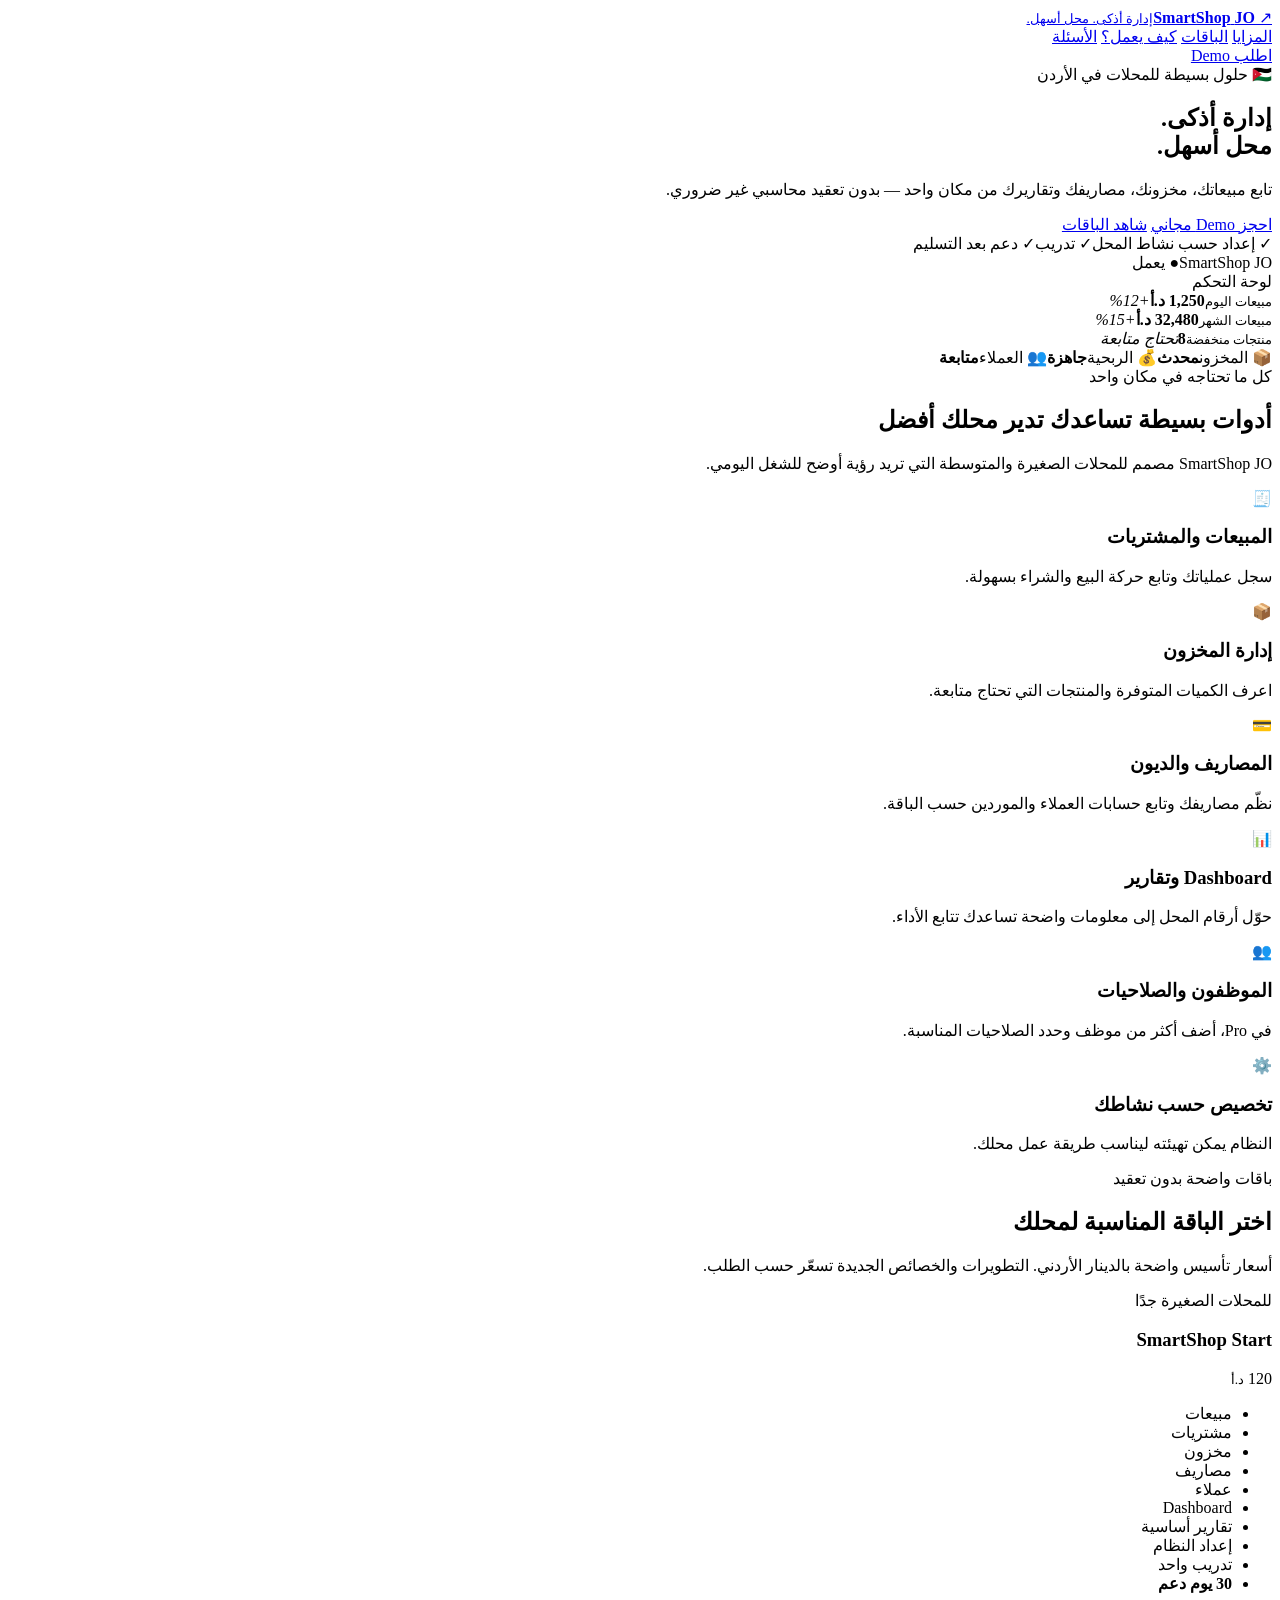
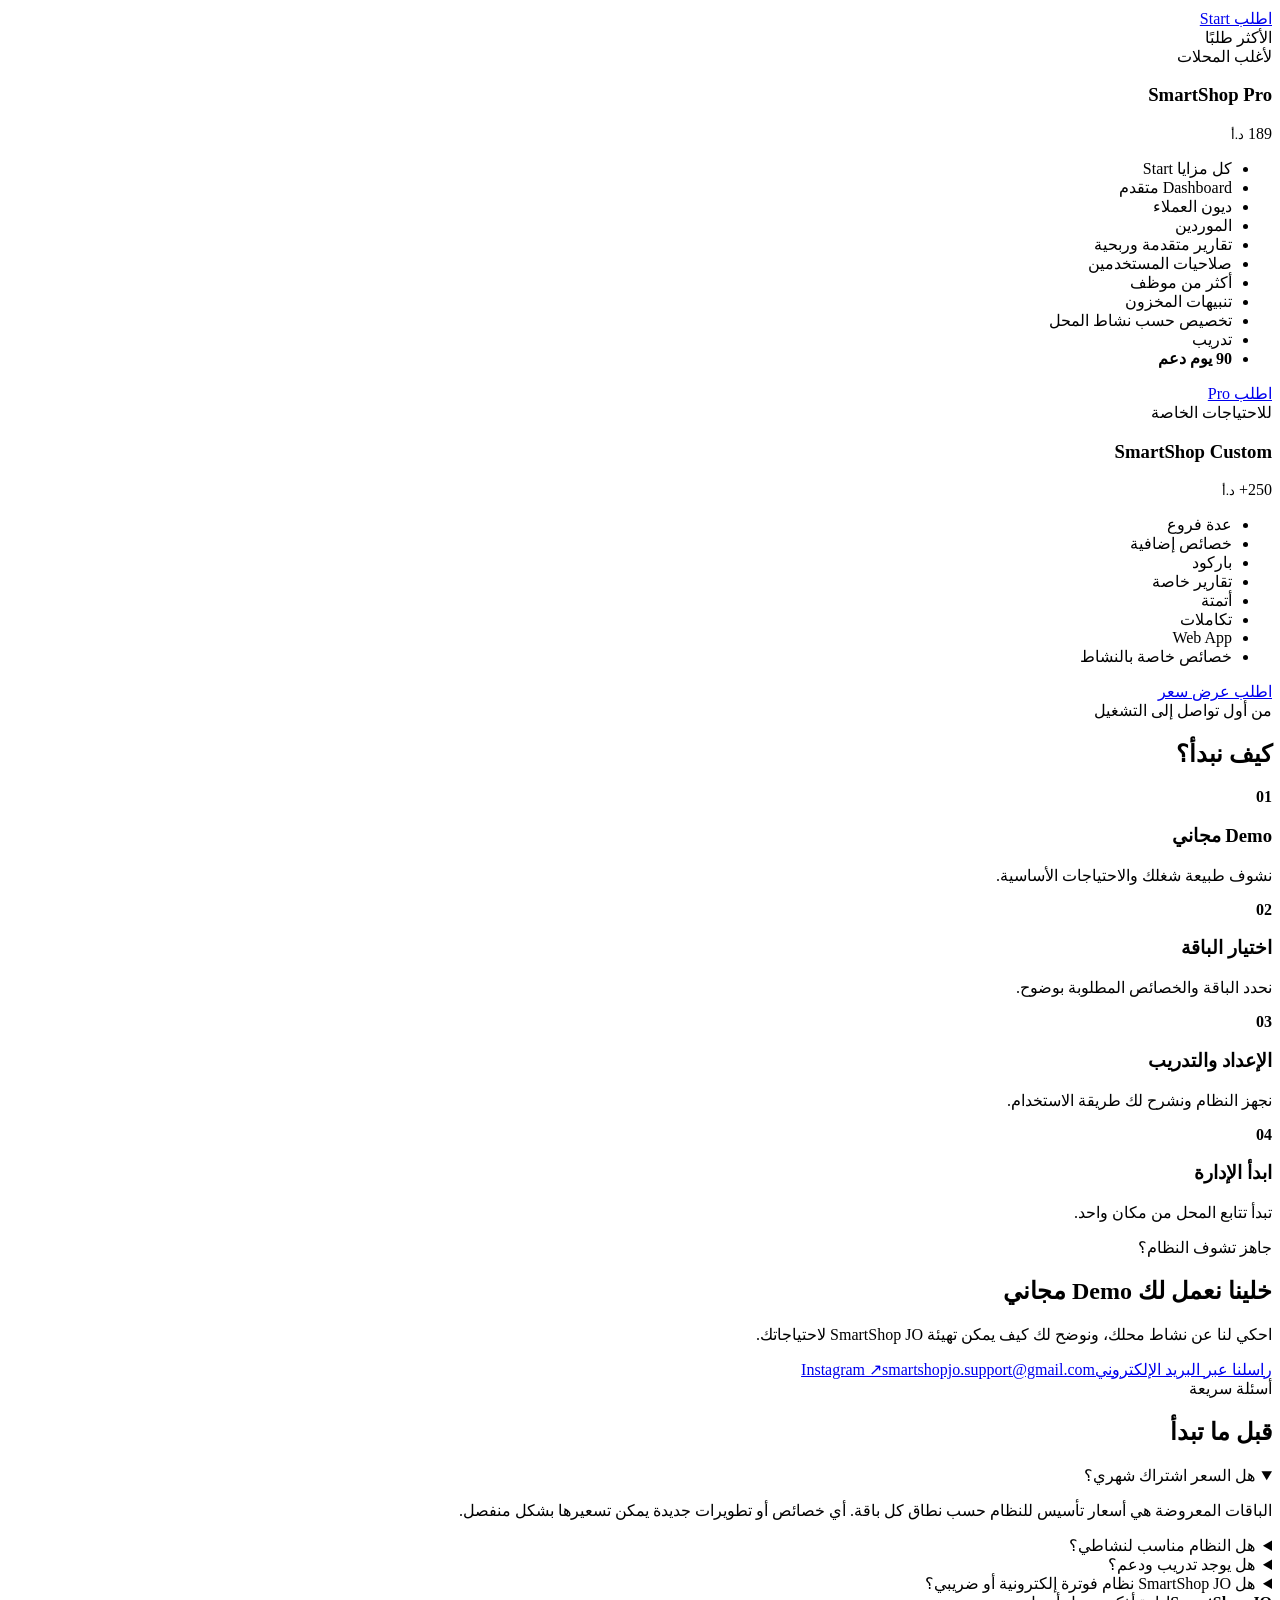
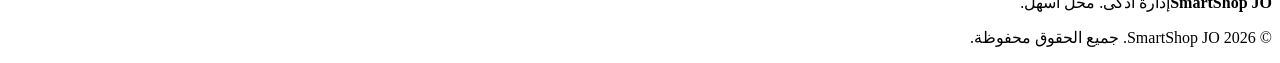
==== index.html @ 45e9fd4f "Add files via upload" ====
<!DOCTYPE html>
<html lang="ar" dir="rtl">
<head>
  <meta charset="UTF-8">
  <meta name="viewport" content="width=device-width, initial-scale=1.0">
  <meta name="description" content="SmartShop JO — حلول بسيطة وذكية لإدارة المحلات في الأردن. مبيعات، مشتريات، مخزون، مصاريف وتقارير.">
  <meta name="theme-color" content="#0b3b8f">
  <title>SmartShop JO | إدارة أذكى. محل أسهل.</title>
  <link rel="preconnect" href="https://fonts.googleapis.com">
  <link rel="preconnect" href="https://fonts.gstatic.com" crossorigin>
  <link href="https://fonts.googleapis.com/css2?family=Cairo:wght@400;500;600;700;800&display=swap" rel="stylesheet">
  <link rel="stylesheet" href="style.css">
</head>
<body>
  <header class="nav">
    <div class="container nav-inner">
      <a class="brand" href="#top" aria-label="SmartShop JO">
        <span class="brand-mark"><span>↗</span></span>
        <span><b>SmartShop</b> <strong>JO</strong><small>إدارة أذكى. محل أسهل.</small></span>
      </a>
      <nav>
        <a href="#features">المزايا</a>
        <a href="#packages">الباقات</a>
        <a href="#how">كيف يعمل؟</a>
        <a href="#faq">الأسئلة</a>
      </nav>
      <a class="btn btn-small" href="#contact">اطلب Demo</a>
    </div>
  </header>

  <main id="top">
    <section class="hero">
      <div class="container hero-grid">
        <div class="hero-copy">
          <div class="eyebrow">🇯🇴 حلول بسيطة للمحلات في الأردن</div>
          <h1>إدارة أذكى.<br><span>محل أسهل.</span></h1>
          <p class="lead">تابع مبيعاتك، مخزونك، مصاريفك وتقاريرك من مكان واحد — بدون تعقيد محاسبي غير ضروري.</p>
          <div class="hero-actions">
            <a class="btn" href="#contact">احجز Demo مجاني</a>
            <a class="btn btn-ghost" href="#packages">شاهد الباقات</a>
          </div>
          <div class="trust-row"><span>✓ إعداد حسب نشاط المحل</span><span>✓ تدريب</span><span>✓ دعم بعد التسليم</span></div>
        </div>
        <div class="dashboard-card">
          <div class="dash-top"><span>SmartShop JO</span><span class="live-dot">● يعمل</span></div>
          <div class="dash-title">لوحة التحكم</div>
          <div class="stats">
            <div><small>مبيعات اليوم</small><b>1,250 د.أ</b><em>+12%</em></div>
            <div><small>مبيعات الشهر</small><b>32,480 د.أ</b><em>+15%</em></div>
            <div><small>منتجات منخفضة</small><b>8</b><em class="warn">تحتاج متابعة</em></div>
          </div>
          <div class="chart"><div class="bars"><i style="height:35%"></i><i style="height:52%"></i><i style="height:44%"></i><i style="height:70%"></i><i style="height:60%"></i><i style="height:88%"></i><i style="height:76%"></i></div></div>
          <div class="dash-list"><span>📦 المخزون</span><b>محدث</b><span>💰 الربحية</span><b>جاهزة</b><span>👥 العملاء</span><b>متابعة</b></div>
        </div>
      </div>
    </section>

    <section class="section" id="features">
      <div class="container">
        <div class="section-head"><span>كل ما تحتاجه في مكان واحد</span><h2>أدوات بسيطة تساعدك تدير محلك أفضل</h2><p>SmartShop JO مصمم للمحلات الصغيرة والمتوسطة التي تريد رؤية أوضح للشغل اليومي.</p></div>
        <div class="feature-grid">
          <article><div class="icon">🧾</div><h3>المبيعات والمشتريات</h3><p>سجل عملياتك وتابع حركة البيع والشراء بسهولة.</p></article>
          <article><div class="icon">📦</div><h3>إدارة المخزون</h3><p>اعرف الكميات المتوفرة والمنتجات التي تحتاج متابعة.</p></article>
          <article><div class="icon">💳</div><h3>المصاريف والديون</h3><p>نظّم مصاريفك وتابع حسابات العملاء والموردين حسب الباقة.</p></article>
          <article><div class="icon">📊</div><h3>Dashboard وتقارير</h3><p>حوّل أرقام المحل إلى معلومات واضحة تساعدك تتابع الأداء.</p></article>
          <article><div class="icon">👥</div><h3>الموظفون والصلاحيات</h3><p>في Pro، أضف أكثر من موظف وحدد الصلاحيات المناسبة.</p></article>
          <article><div class="icon">⚙️</div><h3>تخصيص حسب نشاطك</h3><p>النظام يمكن تهيئته ليناسب طريقة عمل محلك.</p></article>
        </div>
      </div>
    </section>

    <section class="section packages" id="packages">
      <div class="container">
        <div class="section-head"><span>باقات واضحة بدون تعقيد</span><h2>اختر الباقة المناسبة لمحلك</h2><p>أسعار تأسيس واضحة بالدينار الأردني. التطويرات والخصائص الجديدة تسعّر حسب الطلب.</p></div>
        <div class="pricing-grid">
          <article class="price-card">
            <div class="tag">للمحلات الصغيرة جدًا</div><h3>SmartShop Start</h3><div class="price">120 <small>د.أ</small></div>
            <ul><li>مبيعات</li><li>مشتريات</li><li>مخزون</li><li>مصاريف</li><li>عملاء</li><li>Dashboard</li><li>تقارير أساسية</li><li>إعداد النظام</li><li>تدريب واحد</li><li><b>30 يوم دعم</b></li></ul>
            <a class="btn btn-outline" href="#contact">اطلب Start</a>
          </article>
          <article class="price-card featured">
            <div class="popular">الأكثر طلبًا</div><div class="tag">لأغلب المحلات</div><h3>SmartShop Pro</h3><div class="price">189 <small>د.أ</small></div>
            <ul><li>كل مزايا Start</li><li>Dashboard متقدم</li><li>ديون العملاء</li><li>الموردين</li><li>تقارير متقدمة وربحية</li><li>صلاحيات المستخدمين</li><li>أكثر من موظف</li><li>تنبيهات المخزون</li><li>تخصيص حسب نشاط المحل</li><li>تدريب</li><li><b>90 يوم دعم</b></li></ul>
            <a class="btn" href="#contact">اطلب Pro</a>
          </article>
          <article class="price-card custom">
            <div class="tag">للاحتياجات الخاصة</div><h3>SmartShop Custom</h3><div class="price from">250+ <small>د.أ</small></div>
            <ul><li>عدة فروع</li><li>خصائص إضافية</li><li>باركود</li><li>تقارير خاصة</li><li>أتمتة</li><li>تكاملات</li><li>Web App</li><li>خصائص خاصة بالنشاط</li></ul>
            <a class="btn btn-outline" href="#contact">اطلب عرض سعر</a>
          </article>
        </div>
      </div>
    </section>

    <section class="section process" id="how">
      <div class="container">
        <div class="section-head"><span>من أول تواصل إلى التشغيل</span><h2>كيف نبدأ؟</h2></div>
        <div class="steps"><div><b>01</b><h3>Demo مجاني</h3><p>نشوف طبيعة شغلك والاحتياجات الأساسية.</p></div><div><b>02</b><h3>اختيار الباقة</h3><p>نحدد الباقة والخصائص المطلوبة بوضوح.</p></div><div><b>03</b><h3>الإعداد والتدريب</h3><p>نجهز النظام ونشرح لك طريقة الاستخدام.</p></div><div><b>04</b><h3>ابدأ الإدارة</h3><p>تبدأ تتابع المحل من مكان واحد.</p></div></div>
      </div>
    </section>

    <section class="cta" id="contact">
      <div class="container cta-inner">
        <div><span class="eyebrow">جاهز تشوف النظام؟</span><h2>خلينا نعمل لك Demo مجاني</h2><p>احكي لنا عن نشاط محلك، ونوضح لك كيف يمكن تهيئة SmartShop JO لاحتياجاتك.</p></div>
        <div class="cta-actions"><a class="btn btn-white" href="mailto:smartshopjo.support@gmail.com?subject=طلب%20Demo%20مجاني%20من%20SmartShop%20JO" target="_blank" rel="noopener">راسلنا عبر البريد الإلكتروني</a><a class="social-link" href="https://www.instagram.com/smart.shop.jordan" target="_blank" rel="noopener">Instagram ↗</a><a class="social-link" href="mailto:smartshopjo.support@gmail.com">smartshopjo.support@gmail.com</a></div>
      </div>
    </section>

    <section class="section faq" id="faq">
      <div class="container narrow"><div class="section-head"><span>أسئلة سريعة</span><h2>قبل ما تبدأ</h2></div>
        <details open><summary>هل السعر اشتراك شهري؟</summary><p>الباقات المعروضة هي أسعار تأسيس للنظام حسب نطاق كل باقة. أي خصائص أو تطويرات جديدة يمكن تسعيرها بشكل منفصل.</p></details>
        <details><summary>هل النظام مناسب لنشاطي؟</summary><p>يمكن تخصيص النظام حسب طبيعة النشاط. في الـ Demo نحدد المتطلبات ونوضح ما يناسبك.</p></details>
        <details><summary>هل يوجد تدريب ودعم؟</summary><p>نعم، التدريب والدعم بعد التسليم مشمولان حسب الباقة، مع 30 يوم دعم في Start و90 يوم في Pro.</p></details>
        <details><summary>هل SmartShop JO نظام فوترة إلكترونية أو ضريبي؟</summary><p>SmartShop JO حل لإدارة المحل والمتابعة التشغيلية. أي متطلبات ضريبية أو فوترة إلكترونية رسمية يجب تقييمها بشكل منفصل حسب وضع النشاط والمتطلبات المعمول بها.</p></details>
      </div>
    </section>
  </main>

  <footer><div class="container footer-inner"><div><b>SmartShop JO</b><span>إدارة أذكى. محل أسهل.</span></div><p>© 2026 SmartShop JO. جميع الحقوق محفوظة.</p></div></footer>
</body>
</html>
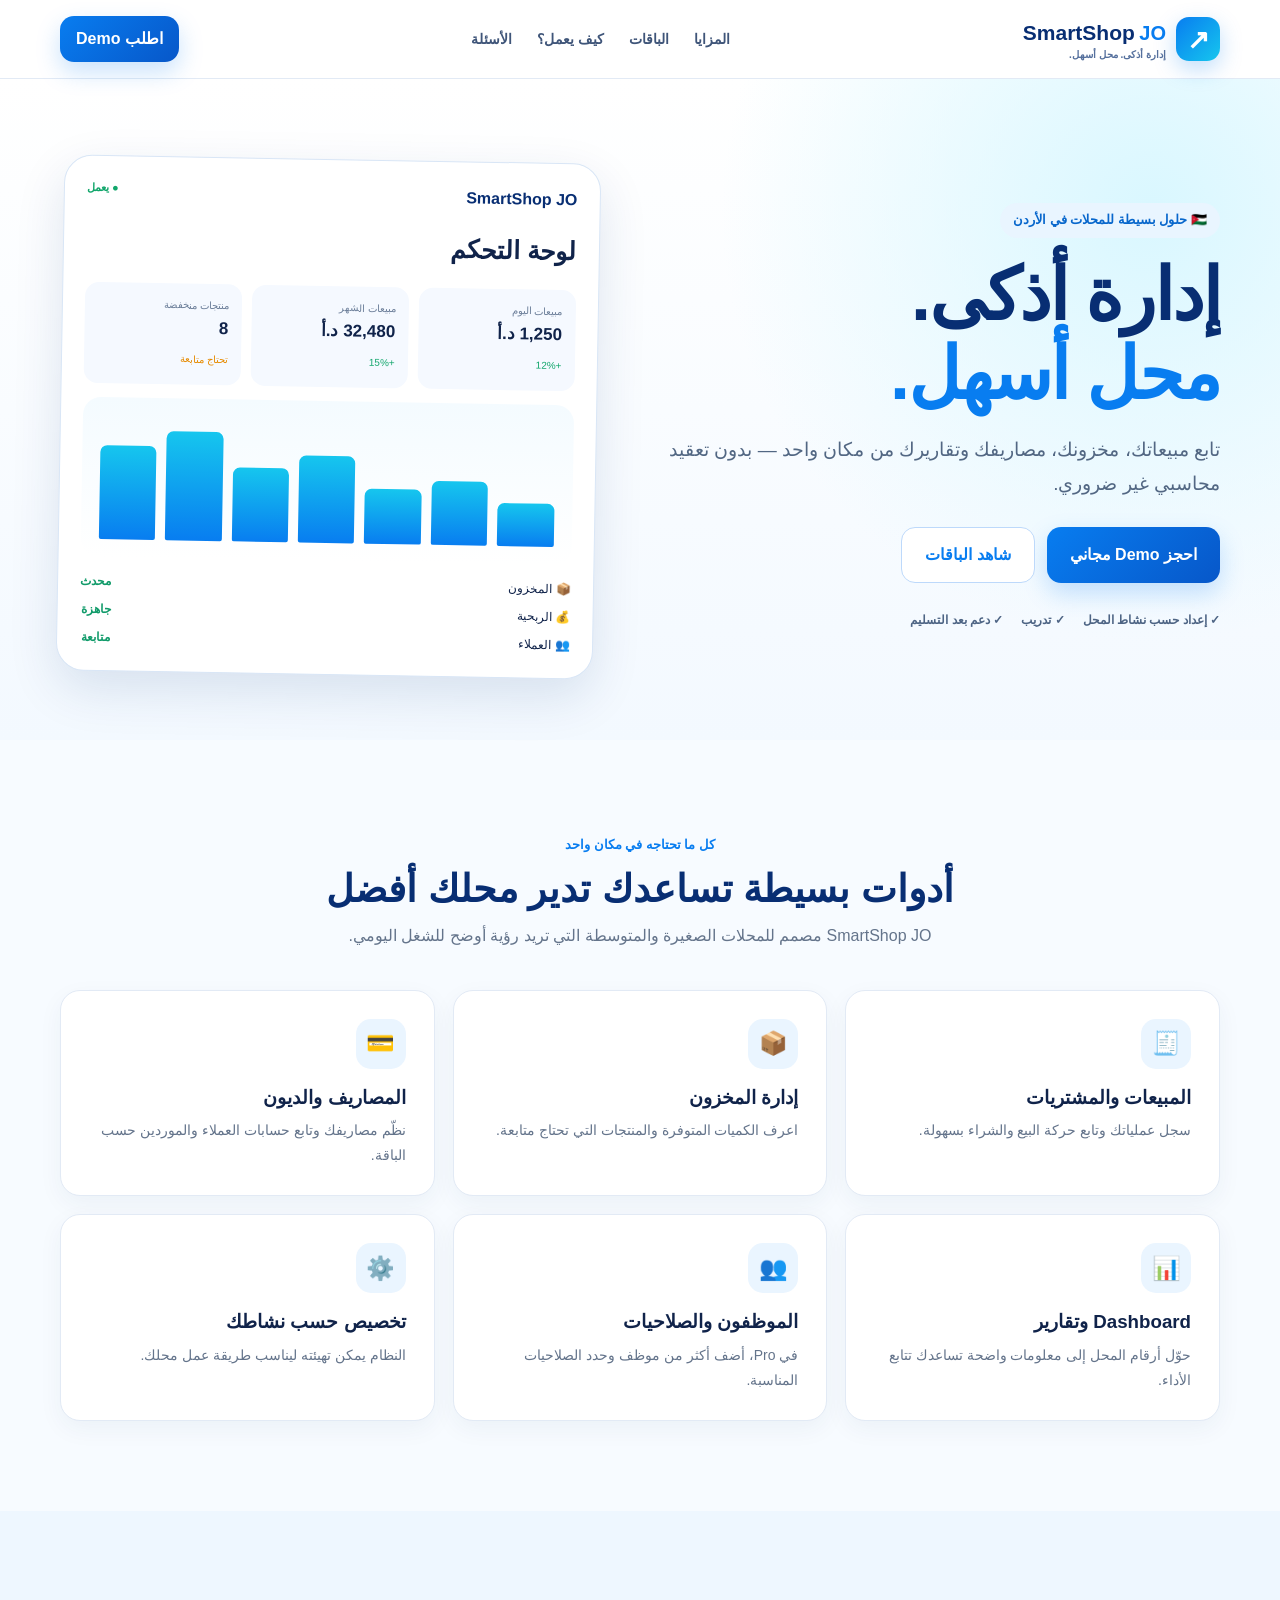
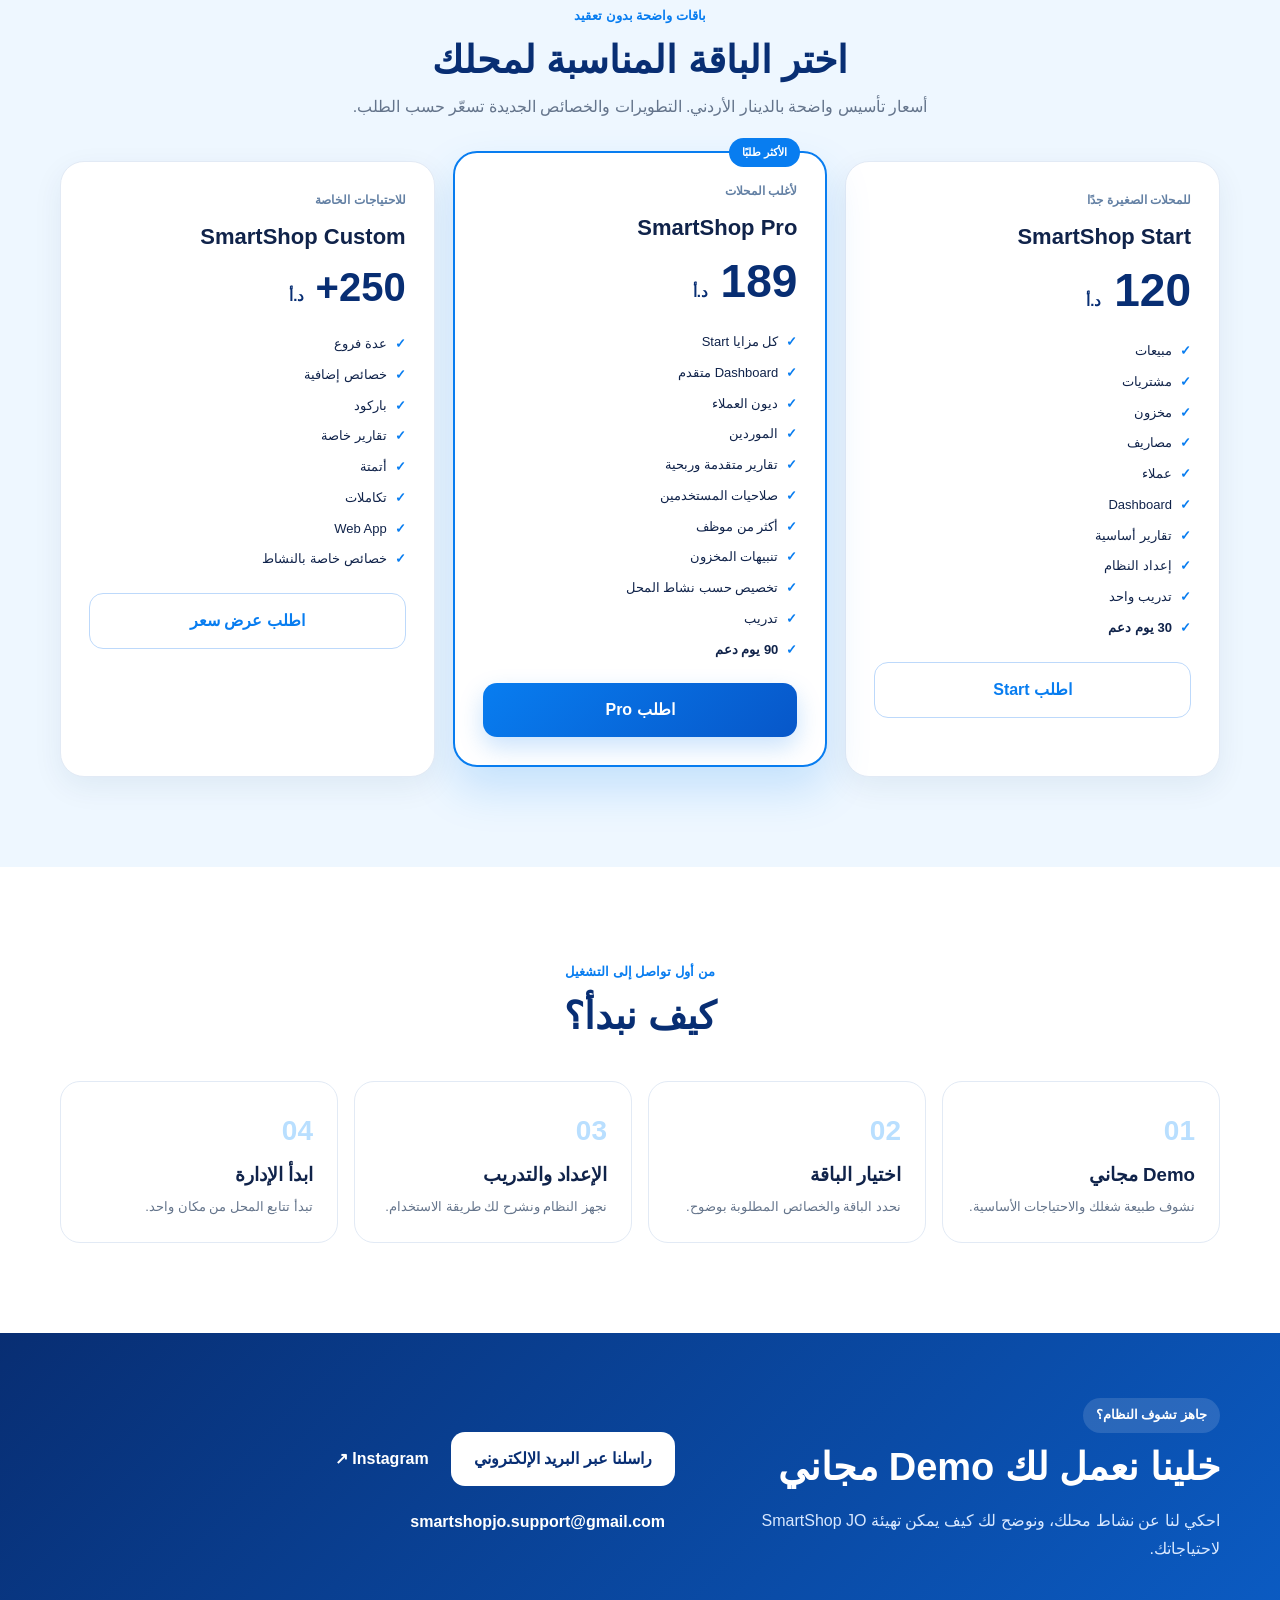
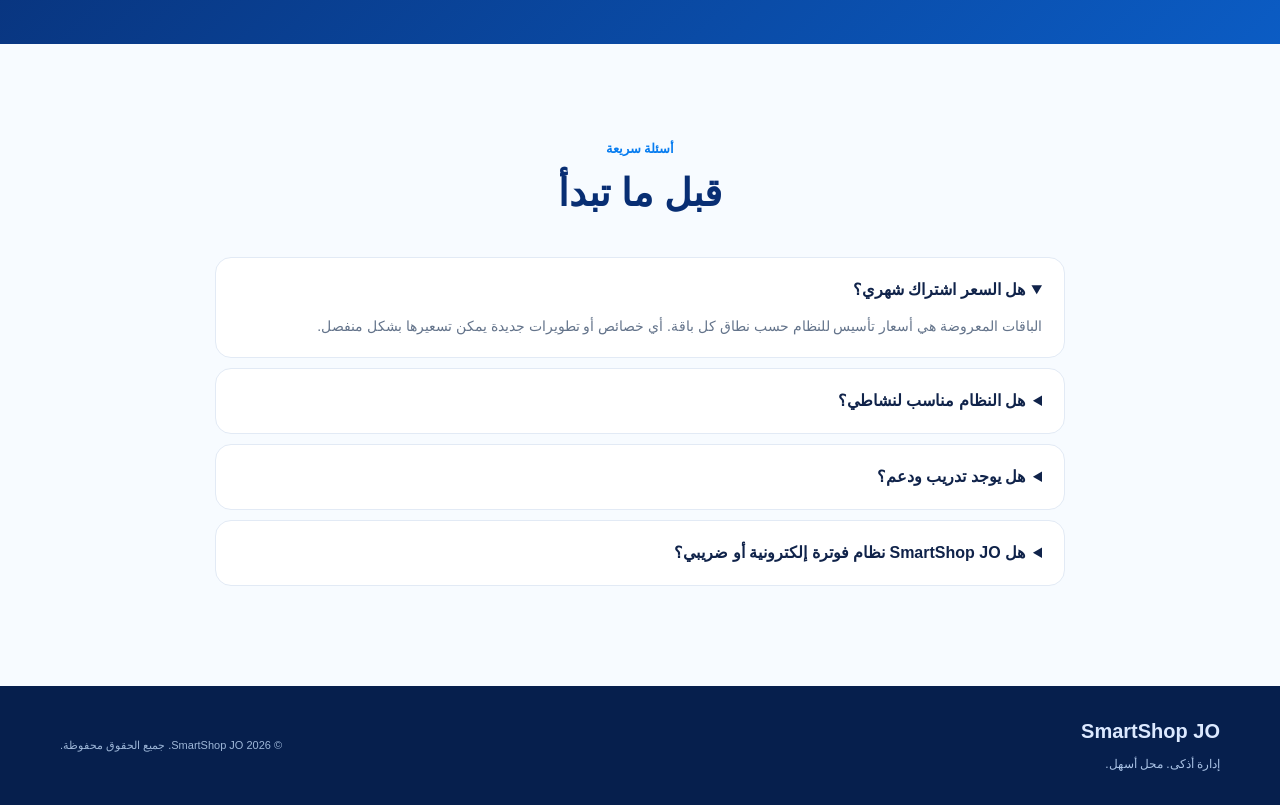
==== commit 81360be5: "Add files via upload" ====
--- a/index.html
+++ b/index.html
@@ -102,7 +102,7 @@
     <section class="cta" id="contact">
       <div class="container cta-inner">
         <div><span class="eyebrow">جاهز تشوف النظام؟</span><h2>خلينا نعمل لك Demo مجاني</h2><p>احكي لنا عن نشاط محلك، ونوضح لك كيف يمكن تهيئة SmartShop JO لاحتياجاتك.</p></div>
-        <div class="cta-actions"><a class="btn btn-white" href="mailto:smartshopjo.support@gmail.com?subject=طلب%20Demo%20مجاني%20من%20SmartShop%20JO" target="_blank" rel="noopener">راسلنا عبر البريد الإلكتروني</a><a class="social-link" href="https://www.instagram.com/smart.shop.jordan" target="_blank" rel="noopener">Instagram ↗</a><a class="social-link" href="mailto:smartshopjo.support@gmail.com">smartshopjo.support@gmail.com</a></div>
+        <div class="cta-actions"><a class="btn btn-white" href="mailto:smartshopjo.support@gmail.com?subject=طلب%20Demo%20مجاني%20من%20SmartShop%20JO" target="_blank" rel="noopener">راسلنا عبر البريد الإلكتروني</a><a class="social-link" href="https://www.instagram.com/smart.shop.jordan/" target="_blank" rel="noopener">Instagram ↗</a><a class="social-link" href="mailto:smartshopjo.support@gmail.com">smartshopjo.support@gmail.com</a></div>
       </div>
     </section>
 
--- a/style.css
+++ b/style.css
@@ -0,0 +1 @@
+:root{--navy:#082e73;--blue:#087df0;--cyan:#16c6ee;--ink:#10234a;--muted:#64748b;--bg:#f7fbff;--white:#fff;--line:#e2eaf5;--shadow:0 18px 50px rgba(8,46,115,.12)}*{box-sizing:border-box}html{scroll-behavior:smooth}body{margin:0;font-family:'Cairo',sans-serif;color:var(--ink);background:var(--bg);line-height:1.75}a{text-decoration:none;color:inherit}.container{width:min(1160px,92%);margin:auto}.nav{position:sticky;top:0;z-index:20;background:rgba(255,255,255,.92);backdrop-filter:blur(16px);border-bottom:1px solid var(--line)}.nav-inner{height:78px;display:flex;align-items:center;justify-content:space-between;gap:22px}.brand{display:flex;align-items:center;gap:10px;color:var(--navy)}.brand-mark{width:44px;height:44px;border-radius:13px;background:linear-gradient(135deg,var(--blue),var(--cyan));display:grid;place-items:center;color:white;font-size:27px;font-weight:800;box-shadow:0 8px 22px rgba(8,125,240,.25)}.brand b{font-size:21px}.brand strong{color:var(--blue);font-size:20px}.brand small{display:block;font-size:10px;font-weight:700;color:#55709d;margin-top:-6px}nav{display:flex;gap:25px;font-size:14px;font-weight:700;color:#3f5579}nav a:hover{color:var(--blue)}.btn{display:inline-flex;justify-content:center;align-items:center;padding:13px 23px;border-radius:14px;background:linear-gradient(135deg,var(--blue),#0757c9);color:#fff;font-weight:800;box-shadow:0 10px 25px rgba(8,125,240,.22);transition:.2s}.btn:hover{transform:translateY(-2px)}.btn-small{padding:9px 16px}.btn-ghost,.btn-outline{background:#fff;color:var(--blue);border:1px solid #bdd9fb;box-shadow:none}.btn-white{background:#fff;color:var(--navy);box-shadow:none}.hero{padding:80px 0 65px;background:radial-gradient(circle at 90% 20%,#d9f7ff 0,transparent 34%),linear-gradient(180deg,#fff,#f3f9ff)}.hero-grid{display:grid;grid-template-columns:1.02fr .98fr;gap:65px;align-items:center}.eyebrow{display:inline-block;background:#e9f5ff;color:#0867cc;border-radius:999px;padding:6px 13px;font-size:13px;font-weight:800}.hero h1{font-size:clamp(45px,6vw,72px);line-height:1.1;margin:18px 0;color:var(--navy);letter-spacing:-2px}.hero h1 span{color:var(--blue)}.lead{font-size:19px;color:#526783;max-width:650px}.hero-actions{display:flex;gap:12px;margin:27px 0}.trust-row{display:flex;gap:18px;flex-wrap:wrap;font-size:12px;color:#4d6484;font-weight:700}.dashboard-card{background:#fff;border:1px solid #d9e6f6;border-radius:28px;padding:22px;box-shadow:var(--shadow);transform:rotate(1deg)}.dash-top{display:flex;justify-content:space-between;color:var(--navy);font-weight:800}.live-dot{font-size:11px;color:#11a66b}.dash-title{font-size:25px;font-weight:800;margin:16px 0}.stats{display:grid;grid-template-columns:repeat(3,1fr);gap:10px}.stats>div{background:#f5f9ff;border-radius:14px;padding:13px}.stats small{display:block;color:#6b7e99;font-size:10px}.stats b{display:block;font-size:17px}.stats em{font-size:10px;color:#11a66b;font-style:normal}.stats .warn{color:#e68b00}.chart{height:160px;margin:14px 0;border-radius:18px;background:linear-gradient(180deg,#f4fbff,#fff);padding:18px;display:flex;align-items:end}.bars{height:100%;width:100%;display:flex;align-items:end;gap:10px}.bars i{display:block;flex:1;background:linear-gradient(180deg,var(--cyan),var(--blue));border-radius:7px 7px 2px 2px}.dash-list{display:grid;grid-template-columns:1fr auto;gap:7px;font-size:12px}.dash-list b{color:#119b6a}.section{padding:90px 0}.section-head{text-align:center;max-width:750px;margin:0 auto 40px}.section-head>span{color:var(--blue);font-size:13px;font-weight:800}.section-head h2{font-size:38px;line-height:1.25;margin:8px 0;color:var(--navy)}.section-head p{color:var(--muted);margin:0}.feature-grid{display:grid;grid-template-columns:repeat(3,1fr);gap:18px}.feature-grid article{background:#fff;border:1px solid var(--line);padding:28px;border-radius:20px;box-shadow:0 8px 25px rgba(10,50,100,.05)}.icon{width:50px;height:50px;border-radius:15px;background:#eaf5ff;display:grid;place-items:center;font-size:23px}.feature-grid h3{margin:13px 0 4px}.feature-grid p{margin:0;color:var(--muted);font-size:14px}.packages{background:#eef7ff}.pricing-grid{display:grid;grid-template-columns:repeat(3,1fr);gap:18px;align-items:stretch}.price-card{position:relative;background:#fff;border:1px solid var(--line);border-radius:24px;padding:28px;box-shadow:0 10px 30px rgba(10,50,100,.07)}.price-card.featured{border:2px solid var(--blue);transform:translateY(-10px);box-shadow:0 22px 45px rgba(8,125,240,.18)}.popular{position:absolute;top:-15px;right:25px;background:var(--blue);color:#fff;border-radius:999px;padding:5px 13px;font-size:11px;font-weight:800}.tag{font-size:12px;color:#6380a4;font-weight:700}.price-card h3{font-size:22px;margin:7px 0}.price{font-size:46px;font-weight:900;color:var(--navy);line-height:1.2}.price small{font-size:15px}.price.from{font-size:40px}.price-card ul{list-style:none;padding:0;margin:22px 0;display:grid;gap:8px;font-size:13px}.price-card li:before{content:'✓';color:var(--blue);font-weight:900;margin-left:8px}.price-card .btn{width:100%}.process{background:#fff}.steps{display:grid;grid-template-columns:repeat(4,1fr);gap:16px}.steps>div{padding:24px;border:1px solid var(--line);border-radius:20px}.steps b{font-size:28px;color:#b9dfff}.steps h3{margin:4px 0}.steps p{font-size:13px;color:var(--muted);margin:0}.cta{padding:65px 0;background:linear-gradient(135deg,var(--navy),#0b5cc4);color:#fff}.cta-inner{display:flex;justify-content:space-between;align-items:center;gap:30px}.cta .eyebrow{background:rgba(255,255,255,.13);color:#fff}.cta h2{font-size:38px;line-height:1.2;margin:12px 0}.cta p{color:#d8e8ff}.cta-actions{display:flex;gap:12px;align-items:center;flex-wrap:wrap}.social-link{color:#fff;font-weight:800;padding:10px}.faq{background:#f7fbff}.narrow{max-width:850px}.faq details{background:#fff;border:1px solid var(--line);border-radius:16px;padding:18px 22px;margin:10px 0}.faq summary{cursor:pointer;font-weight:800}.faq details p{color:var(--muted);font-size:14px;margin:10px 0 0}footer{background:#061f4d;color:#dce9ff;padding:28px 0}.footer-inner{display:flex;justify-content:space-between;gap:20px;align-items:center}.footer-inner b{display:block;font-size:20px}.footer-inner span{font-size:12px;color:#a9c2e5}.footer-inner p{font-size:11px;color:#9eb7d8}@media(max-width:900px){nav{display:none}.hero-grid{grid-template-columns:1fr}.dashboard-card{transform:none}.feature-grid,.pricing-grid{grid-template-columns:1fr}.price-card.featured{transform:none}.steps{grid-template-columns:1fr 1fr}.cta-inner{flex-direction:column;align-items:flex-start}}@media(max-width:560px){.nav-inner{height:68px}.nav .btn{display:none}.hero{padding:55px 0}.hero h1{font-size:48px}.hero-actions{flex-direction:column}.hero-actions .btn{width:100%}.stats{grid-template-columns:1fr}.section{padding:65px 0}.section-head h2{font-size:30px}.steps{grid-template-columns:1fr}.cta h2{font-size:30px}.footer-inner{flex-direction:column;align-items:flex-start}}
